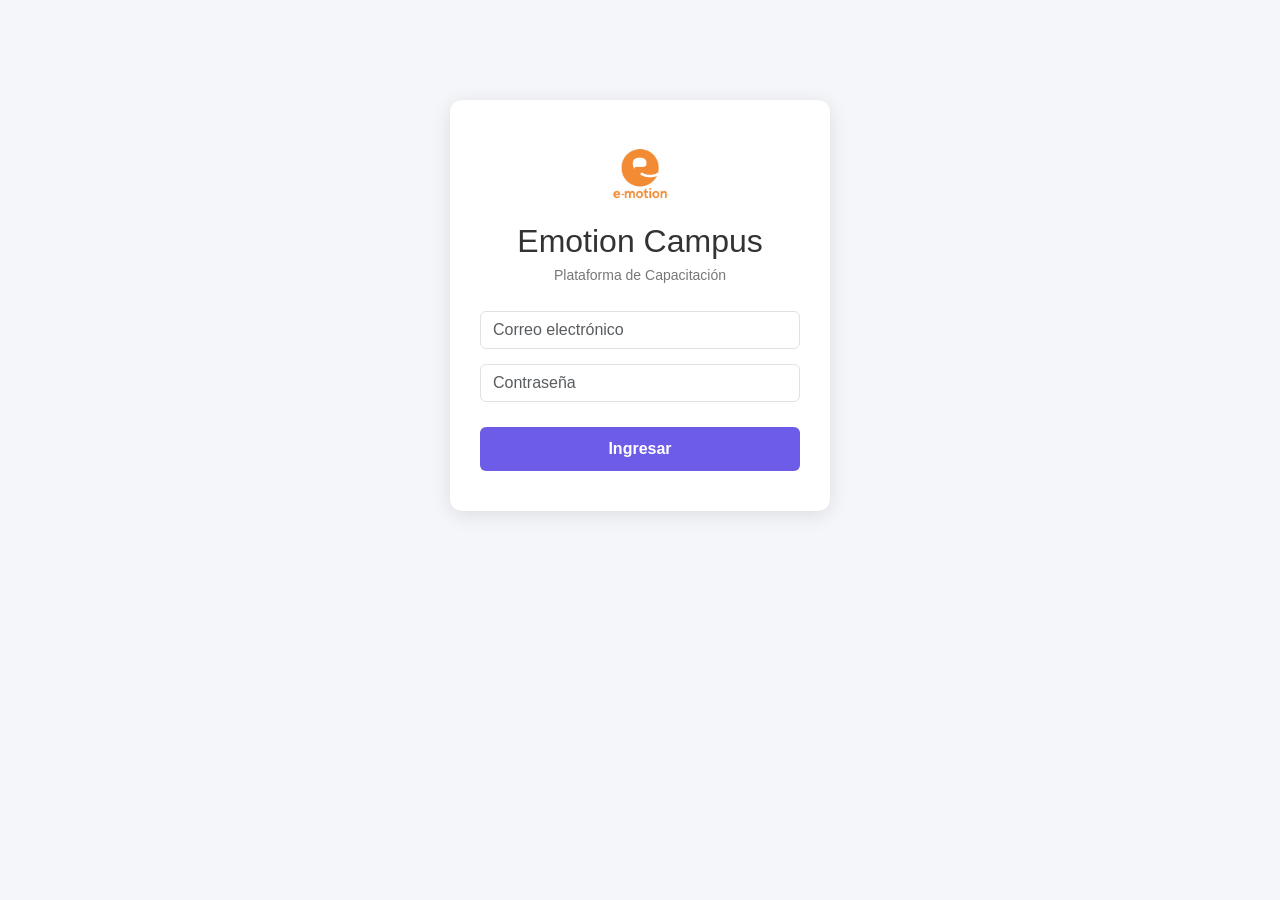
==== curso.html @ 786a6d50 "Primera versión hasta primer quiz primera versión hasta quiz" ====
<!DOCTYPE html>
<html lang="es">
<head>
    <meta charset="UTF-8">
    <meta name="viewport" content="width=device-width, initial-scale=1.0">
    <title>Curso - Emotion Campus</title>
    <link rel="stylesheet" href="css/style.css">
</head>
<body>
<div class="dashboard-wrapper">
    <aside class="sidebar">
        <div class="sidebar-logo">
            <img src="assets/images/images/logo-emotion.jpeg" alt="Emotion">
            e-motion
        </div>
        <ul class="sidebar-menu">
            <li><a href="dashboard.html">🏠 Dashboard</a></li>
            <li><a href="#">📚 Academia</a></li>
            <li><a href="cursos.html" class="active">📖 Cursos</a></li>
            <li><a href="#">📊 Evaluaciones</a></li>
            <li><a href="#">🎓 Certificados</a></li>
            <li><a href="#">👥 Usuarios</a></li>
            <li><a href="#">📈 Reportes</a></li>
        </ul>
        <button class="btn-emotion-outline" id="btnLogout">Cerrar sesión</button>
    </aside>
    <main class="main-content">
        <a href="cursos.html" class="back-link">← Volver al catálogo</a>
        <div class="dashboard-header">
            <div>
                <h1 id="cursoTitulo">Cargando...</h1>
                <p id="cursoDescripcion"></p>
            </div>
        </div>

        <div class="course-detail-box">
            <h3>Contenido del módulo</h3>
            <ul id="cursoContenido"></ul>
            <button class="btn-emotion" style="max-width:220px;margin-top:20px;" onclick="irAEvaluacion()">Iniciar curso</button>
        </div>
    </main>
</div>
<script>
    if (localStorage.getItem("sesionActiva") !== "true") {
        window.location.href = "index.html";
    }
    document.getElementById("btnLogout").addEventListener("click", () => {
        localStorage.removeItem("sesionActiva");
        localStorage.removeItem("usuarioEmail");
        window.location.href = "index.html";
    });

    const cursos = {
        th: {
            titulo: "Talento Humano",
            descripcion: "Procesos internos y políticas de personal.",
            contenido: ["Políticas de contratación", "Bienestar laboral", "Evaluación de desempeño"]
        },
        calidad: {
            titulo: "Calidad",
            descripcion: "Procesos y estándares de calidad de la empresa.",
            contenido: ["Sistema de Gestión de Calidad", "Indicadores de calidad", "Mejora continua"]
        },
        sst: {
            titulo: "SST",
            descripcion: "Seguridad y Salud en el Trabajo.",
            contenido: ["Marco legal SST", "Prevención de accidentes", "Comité de Convivencia Laboral"]
        },
        etica: {
            titulo: "Ética y Transparencia",
            descripcion: "Código de ética y Programa de Transparencia Empresarial.",
            contenido: ["Código de ética", "Conflictos de interés", "Canales de denuncia"]
        },
        sarlaft: {
            titulo: "SARLAFT",
            descripcion: "Sistema de Administración del Riesgo de LA/FT.",
            contenido: ["¿Qué es el lavado de activos?", "Señales de alerta", "Reporte de operaciones sospechosas"]
        },
        datos: {
            titulo: "Protección de Datos",
            descripcion: "Manejo responsable de datos personales (Ley 1581).",
            contenido: ["Principios de tratamiento de datos", "Derechos del titular", "Manejo seguro de la información"]
        },
        induccion: {
            titulo: "Inducción Corporativa",
            descripcion: "Bienvenida y primeros pasos para nuevos colaboradores.",
            contenido: ["Historia de la empresa", "Valores corporativos", "Estructura organizacional"]
        },
        acoso: {
            titulo: "Prevención del Acoso Sexual",
            descripcion: "Identificación, prevención y ruta de atención del acoso sexual laboral.",
            contenido: ["Definición legal (Art. 210A Código Penal)", "Circular 026 de 2023", "Comité de Convivencia Laboral", "Ruta de denuncia y confidencialidad"]
        },
        vial: {
            titulo: "Seguridad Vial",
            descripcion: "Normas de tránsito y prevención de accidentes viales.",
            contenido: ["Normas básicas de tránsito", "Uso correcto del casco y cinturón", "Prevención de accidentes en desplazamientos laborales", "Protocolo en caso de accidente"]
        }
    };

    const params = new URLSearchParams(window.location.search);
    const id = params.get("id");
    const curso = cursos[id];

    if (curso) {
        document.getElementById("cursoTitulo").textContent = curso.titulo;
        document.getElementById("cursoDescripcion").textContent = curso.descripcion;
        const lista = document.getElementById("cursoContenido");
        curso.contenido.forEach(item => {
            const li = document.createElement("li");
            li.textContent = item;
            lista.appendChild(li);
        });
    } else {
        document.getElementById("cursoTitulo").textContent = "Curso no encontrado";
    }

    function irAEvaluacion() {
        window.location.href = `evaluacion.html?id=${id}`;
    }
</script>
</body>
</html>
---- css/style.css ----
* {
    margin: 0;
    padding: 0;
    box-sizing: border-box;
    font-family: 'Segoe UI', Arial, sans-serif;
}

body {
    background-color: #f4f6f9;
}

.login-card {
    background: white;
    padding: 40px 30px;
    border-radius: 12px;
    box-shadow: 0 4px 20px rgba(0, 0, 0, 0.1);
    width: 100%;
    max-width: 380px;
    text-align: center;
    margin: 100px auto;
}

.logo {
    width: 80px;
    margin-bottom: 15px;
}

.login-card h2 {
    color: #333;
    margin-bottom: 5px;
}

.login-card p {
    color: #777;
    margin-bottom: 25px;
    font-size: 14px;
}

.login-card input {
    margin-bottom: 15px;
}

.btn-emotion {
    width: 100%;
    padding: 10px;
    background-color: #6c5ce7;
    color: white;
    border: none;
    border-radius: 6px;
    font-weight: bold;
    cursor: pointer;
    margin-top: 10px;
}

.btn-emotion:hover {
    background-color: #5a4bd1;
}

/* ===== DASHBOARD ===== */

:root {
    --orange: #F38B33;
    --purple: #5D2F8A;
    --gray-100: #F6F7FB;
    --gray-200: #ECECEC;
    --text: #333333;
    --success: #34C759;
}

.dashboard-wrapper {
    display: flex;
    min-height: 100vh;
    background-color: var(--gray-100);
}

.sidebar {
    width: 240px;
    background-color: var(--purple);
    color: white;
    padding: 20px 0;
    flex-shrink: 0;
}

.sidebar-logo {
    display: flex;
    align-items: center;
    gap: 10px;
    padding: 0 20px 20px;
    font-weight: 700;
    font-size: 20px;
}

.sidebar-logo img {
    width: 32px;
}

.sidebar-menu {
    list-style: none;
    padding: 0;
    margin: 0;
}

.sidebar-menu li a {
    display: block;
    padding: 12px 20px;
    color: white;
    text-decoration: none;
    opacity: 0.85;
    font-size: 14px;
}

.sidebar-menu li a:hover,
.sidebar-menu li a.active {
    background-color: rgba(255, 255, 255, 0.15);
    opacity: 1;
}

.main-content {
    flex: 1;
    padding: 30px;
}

.dashboard-header {
    display: flex;
    justify-content: space-between;
    align-items: center;
    margin-bottom: 25px;
}

.dashboard-header h1 {
    font-size: 22px;
    color: var(--text);
}

.dashboard-header p {
    color: #888;
    font-size: 14px;
}

.stats-grid {
    display: grid;
    grid-template-columns: repeat(auto-fit, minmax(200px, 1fr));
    gap: 20px;
    margin-bottom: 30px;
}

.stat-card {
    background: white;
    border-radius: 12px;
    padding: 20px;
    box-shadow: 0 2px 10px rgba(0,0,0,0.05);
    display: flex;
    align-items: center;
    gap: 15px;
}

.stat-icon {
    width: 48px;
    height: 48px;
    border-radius: 10px;
    display: flex;
    align-items: center;
    justify-content: center;
    font-size: 22px;
    color: white;
    background-color: var(--orange);
}

.stat-card h2 {
    font-size: 24px;
    color: var(--text);
    margin: 0;
}

.stat-card p {
    font-size: 13px;
    color: #888;
    margin: 0;
}

.btn-emotion-outline {
    background: transparent;
    border: 1px solid white;
    color: white;
    padding: 10px 16px;
    border-radius: 6px;
    cursor: pointer;
    margin-top: 20px;
    width: calc(100% - 40px);
    margin-left: 20px;
}

.btn-emotion-outline:hover {
    background: rgba(255,255,255,0.1);
}

/* ===== CURSOS/CATALOGO ===== */

.courses-grid {
    display: grid;
    grid-template-columns: repeat(auto-fit, minmax(240px, 1fr));
    gap: 20px;
}

.course-card {
    background: white;
    border-radius: 12px;
    padding: 22px;
    box-shadow: 0 2px 10px rgba(0,0,0,0.05);
    transition: transform 0.15s ease;
}

.course-card:hover {
    transform: translateY(-4px);
}

.course-icon {
    width: 48px;
    height: 48px;
    border-radius: 10px;
    display: flex;
    align-items: center;
    justify-content: center;
    font-size: 22px;
    color: white;
    margin-bottom: 14px;
}

.course-card h3 {
    color: var(--text);
    font-size: 17px;
    margin-bottom: 8px;
}

.course-card p {
    color: #888;
    font-size: 13px;
    margin-bottom: 14px;
    line-height: 1.4;
}

.course-badge {
    display: inline-block;
    background-color: #FDECD8;
    color: var(--orange);
    font-size: 11px;
    font-weight: 700;
    padding: 4px 10px;
    border-radius: 20px;
    text-transform: uppercase;
}

/* ===== DETALLE DE CURSO ===== */

.back-link {
    display: inline-block;
    margin-bottom: 15px;
    color: var(--purple);
    text-decoration: none;
    font-size: 14px;
}

.back-link:hover {
    text-decoration: underline;
}

.course-detail-box {
    background: white;
    border-radius: 12px;
    padding: 25px;
    box-shadow: 0 2px 10px rgba(0,0,0,0.05);
    max-width: 600px;
}

.course-detail-box h3 {
    color: var(--text);
    margin-bottom: 15px;
}

.course-detail-box ul {
    padding-left: 20px;
    color: #555;
    line-height: 2;
}
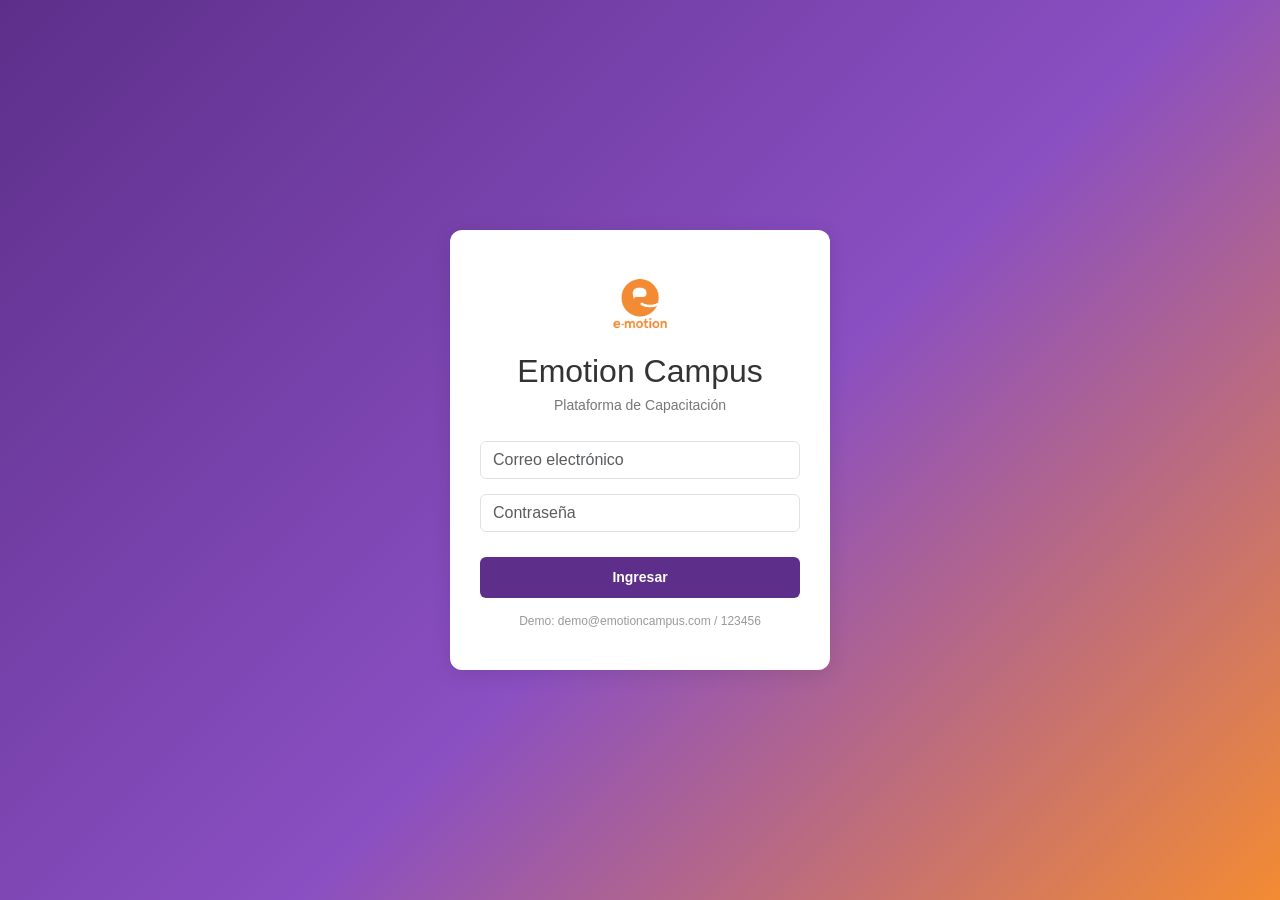
==== commit 4cad3091: "Versión 2" ====
--- a/curso.html
+++ b/curso.html
@@ -8,22 +8,7 @@
 </head>
 <body>
 <div class="dashboard-wrapper">
-    <aside class="sidebar">
-        <div class="sidebar-logo">
-            <img src="assets/images/images/logo-emotion.jpeg" alt="Emotion">
-            e-motion
-        </div>
-        <ul class="sidebar-menu">
-            <li><a href="dashboard.html">🏠 Dashboard</a></li>
-            <li><a href="#">📚 Academia</a></li>
-            <li><a href="cursos.html" class="active">📖 Cursos</a></li>
-            <li><a href="#">📊 Evaluaciones</a></li>
-            <li><a href="#">🎓 Certificados</a></li>
-            <li><a href="#">👥 Usuarios</a></li>
-            <li><a href="#">📈 Reportes</a></li>
-        </ul>
-        <button class="btn-emotion-outline" id="btnLogout">Cerrar sesión</button>
-    </aside>
+    <aside id="sidebar" data-activo="cursos"></aside>
     <main class="main-content">
         <a href="cursos.html" class="back-link">← Volver al catálogo</a>
         <div class="dashboard-header">
@@ -32,92 +17,93 @@
                 <p id="cursoDescripcion"></p>
             </div>
         </div>
-
-        <div class="course-detail-box">
-            <h3>Contenido del módulo</h3>
-            <ul id="cursoContenido"></ul>
-            <button class="btn-emotion" style="max-width:220px;margin-top:20px;" onclick="irAEvaluacion()">Iniciar curso</button>
+        <div class="curso-layout" id="cursoLayout">
+            <div class="lecciones-lista">
+                <h3>Contenido</h3>
+                <div class="barra"><span id="barraCurso" style="width:0%"></span></div>
+                <div class="barra-texto" id="barraTexto"></div>
+                <div id="listaLecciones" style="margin-top:14px;"></div>
+            </div>
+            <div class="leccion-panel" id="panel"></div>
         </div>
     </main>
 </div>
+<script src="js/datos.js"></script>
+<script src="js/layout.js"></script>
 <script>
-    if (localStorage.getItem("sesionActiva") !== "true") {
-        window.location.href = "index.html";
-    }
-    document.getElementById("btnLogout").addEventListener("click", () => {
-        localStorage.removeItem("sesionActiva");
-        localStorage.removeItem("usuarioEmail");
-        window.location.href = "index.html";
-    });
+    const id = new URLSearchParams(location.search).get("id");
+    const curso = CURSOS[id];
+    let actual = 0;
 
-    const cursos = {
-        th: {
-            titulo: "Talento Humano",
-            descripcion: "Procesos internos y políticas de personal.",
-            contenido: ["Políticas de contratación", "Bienestar laboral", "Evaluación de desempeño"]
-        },
-        calidad: {
-            titulo: "Calidad",
-            descripcion: "Procesos y estándares de calidad de la empresa.",
-            contenido: ["Sistema de Gestión de Calidad", "Indicadores de calidad", "Mejora continua"]
-        },
-        sst: {
-            titulo: "SST",
-            descripcion: "Seguridad y Salud en el Trabajo.",
-            contenido: ["Marco legal SST", "Prevención de accidentes", "Comité de Convivencia Laboral"]
-        },
-        etica: {
-            titulo: "Ética y Transparencia",
-            descripcion: "Código de ética y Programa de Transparencia Empresarial.",
-            contenido: ["Código de ética", "Conflictos de interés", "Canales de denuncia"]
-        },
-        sarlaft: {
-            titulo: "SARLAFT",
-            descripcion: "Sistema de Administración del Riesgo de LA/FT.",
-            contenido: ["¿Qué es el lavado de activos?", "Señales de alerta", "Reporte de operaciones sospechosas"]
-        },
-        datos: {
-            titulo: "Protección de Datos",
-            descripcion: "Manejo responsable de datos personales (Ley 1581).",
-            contenido: ["Principios de tratamiento de datos", "Derechos del titular", "Manejo seguro de la información"]
-        },
-        induccion: {
-            titulo: "Inducción Corporativa",
-            descripcion: "Bienvenida y primeros pasos para nuevos colaboradores.",
-            contenido: ["Historia de la empresa", "Valores corporativos", "Estructura organizacional"]
-        },
-        acoso: {
-            titulo: "Prevención del Acoso Sexual",
-            descripcion: "Identificación, prevención y ruta de atención del acoso sexual laboral.",
-            contenido: ["Definición legal (Art. 210A Código Penal)", "Circular 026 de 2023", "Comité de Convivencia Laboral", "Ruta de denuncia y confidencialidad"]
-        },
-        vial: {
-            titulo: "Seguridad Vial",
-            descripcion: "Normas de tránsito y prevención de accidentes viales.",
-            contenido: ["Normas básicas de tránsito", "Uso correcto del casco y cinturón", "Prevención de accidentes en desplazamientos laborales", "Protocolo en caso de accidente"]
-        }
-    };
-
-    const params = new URLSearchParams(window.location.search);
-    const id = params.get("id");
-    const curso = cursos[id];
-
-    if (curso) {
-        document.getElementById("cursoTitulo").textContent = curso.titulo;
-        document.getElementById("cursoDescripcion").textContent = curso.descripcion;
-        const lista = document.getElementById("cursoContenido");
-        curso.contenido.forEach(item => {
-            const li = document.createElement("li");
-            li.textContent = item;
-            lista.appendChild(li);
-        });
+    if (!curso) {
+        document.getElementById("cursoTitulo").textContent = "Curso no encontrado";
+        document.getElementById("cursoLayout").style.display = "none";
     } else {
-        document.getElementById("cursoTitulo").textContent = "Curso no encontrado";
+        document.title = curso.titulo + " - Emotion Campus";
+        document.getElementById("cursoTitulo").textContent = `${curso.icono} ${curso.titulo}`;
+        document.getElementById("cursoDescripcion").textContent = `${curso.descripcion} · ⏱ ${curso.duracion}`;
+        // Abrir en la primera lección no vista
+        const vistas = progresoCurso(id).leccionesVistas;
+        const primeraPendiente = curso.lecciones.findIndex((_, i) => !vistas.includes(i));
+        actual = primeraPendiente === -1 ? 0 : primeraPendiente;
+        mostrar(actual);
     }
 
-    function irAEvaluacion() {
-        window.location.href = `evaluacion.html?id=${id}`;
+    function totalPasos() { return curso.lecciones.length + 1; } // lecciones + evaluación
+
+    function dibujarLista() {
+        const p = progresoCurso(id);
+        const todasVistas = p.leccionesVistas.length >= curso.lecciones.length;
+        const lista = document.getElementById("listaLecciones");
+        lista.innerHTML = "";
+
+        curso.lecciones.forEach((l, i) => {
+            const vista = p.leccionesVistas.includes(i);
+            const item = document.createElement("div");
+            item.className = "leccion-item" + (vista ? " vista" : "") + (i === actual ? " actual" : "");
+            item.innerHTML = `<span class="leccion-num">${vista ? "✓" : i + 1}</span>${l.titulo}`;
+            item.addEventListener("click", () => mostrar(i));
+            lista.appendChild(item);
+        });
+
+        const ev = document.createElement("div");
+        ev.className = "leccion-item" + (todasVistas ? "" : " bloqueada") + (p.aprobado ? " vista" : "");
+        ev.innerHTML = `<span class="leccion-num">${p.aprobado ? "✓" : todasVistas ? "📝" : "🔒"}</span>Evaluación final`;
+        ev.title = todasVistas ? "" : "Completa todas las lecciones para desbloquearla";
+        ev.addEventListener("click", () => { if (todasVistas) location.href = `evaluacion.html?id=${id}`; });
+        lista.appendChild(ev);
+
+        const pct = p.aprobado ? 100 : Math.round((p.leccionesVistas.length / totalPasos()) * 100);
+        document.getElementById("barraCurso").style.width = pct + "%";
+        document.getElementById("barraTexto").textContent = p.aprobado
+            ? `✅ Aprobado con ${p.porcentaje}%`
+            : `${p.leccionesVistas.length} de ${curso.lecciones.length} lecciones vistas`;
+    }
+
+    function mostrar(i) {
+        actual = i;
+        marcarLeccionVista(id, i);
+        const l = curso.lecciones[i];
+        const ultima = i === curso.lecciones.length - 1;
+        const video = l.video ? `<iframe src="${l.video}" allowfullscreen></iframe>` : "";
+
+        const panel = document.getElementById("panel");
+        panel.style.animation = "none"; panel.offsetHeight; panel.style.animation = "aparecer .35s ease";
+        panel.innerHTML = `
+            <div class="paso">Lección ${i + 1} de ${curso.lecciones.length}</div>
+            <h2>${l.titulo}</h2>
+            ${video}
+            ${l.contenido}
+            <div class="leccion-nav">
+                <button class="btn-secundario" ${i === 0 ? "disabled" : ""} onclick="mostrar(${i - 1})">← Anterior</button>
+                ${ultima
+                    ? `<button class="btn-emotion" onclick="location.href='evaluacion.html?id=${id}'">Ir a la evaluación 📝</button>`
+                    : `<button class="btn-emotion" onclick="mostrar(${i + 1})">Siguiente →</button>`}
+            </div>
+        `;
+        dibujarLista();
+        window.scrollTo({ top: 0, behavior: "smooth" });
     }
 </script>
 </body>
-</html>+</html>
--- a/css/style.css
+++ b/css/style.css
@@ -281,4 +281,128 @@
     padding-left: 20px;
     color: #555;
     line-height: 2;
-}+}
+/* ==================================================================
+   ESTILO DINÁMICO — v2
+   ================================================================== */
+
+body { color: var(--text); }
+.btn-emotion { background-color: var(--purple); transition: transform .15s, box-shadow .15s, background .15s; }
+.btn-emotion:hover { background-color: #4a2370; transform: translateY(-1px); box-shadow: 0 6px 16px rgba(93,47,138,.3); }
+.btn-emotion:disabled { background: #c9c3d3; cursor: not-allowed; transform: none; box-shadow: none; }
+.btn-emotion, .btn-secundario { font-size: 14px; display: inline-block; text-align: center; }
+.btn-secundario { padding: 10px 18px; background: white; color: var(--purple); border: 1px solid var(--purple); border-radius: 6px; font-weight: 600; cursor: pointer; transition: background .15s; }
+.btn-secundario:hover { background: #f3ecfa; }
+.btn-secundario:disabled { opacity: .4; cursor: not-allowed; }
+
+/* Login */
+.login-page { min-height: 100vh; display: flex; align-items: center; justify-content: center; background: linear-gradient(135deg, var(--purple), #8a4fc2 55%, var(--orange)); padding: 16px; }
+.login-page .login-card { margin: 0; animation: aparecer .5s ease; }
+.login-hint { font-size: 12px !important; color: #999 !important; margin: 14px 0 0 !important; }
+
+/* Sidebar */
+.sidebar { display: flex; flex-direction: column; position: sticky; top: 0; height: 100vh; }
+.sidebar-menu li a { border-left: 3px solid transparent; transition: background .15s, padding-left .15s; }
+.sidebar-menu li a:hover { padding-left: 26px; }
+.sidebar-menu li a.active { border-left-color: var(--orange); }
+.sidebar-user { margin-top: auto; padding: 0 20px; font-size: 12px; opacity: .7; word-break: break-all; }
+
+/* Animaciones */
+@keyframes aparecer { from { opacity: 0; transform: translateY(12px); } to { opacity: 1; transform: none; } }
+.main-content > * { animation: aparecer .4s ease both; }
+.courses-grid > * { animation: aparecer .4s ease both; }
+.courses-grid > *:nth-child(2) { animation-delay: .05s; }
+.courses-grid > *:nth-child(3) { animation-delay: .1s; }
+.courses-grid > *:nth-child(4) { animation-delay: .15s; }
+.courses-grid > *:nth-child(5) { animation-delay: .2s; }
+.courses-grid > *:nth-child(n+6) { animation-delay: .25s; }
+
+/* Barra de progreso */
+.barra { height: 8px; background: var(--gray-200); border-radius: 10px; overflow: hidden; }
+.barra > span { display: block; height: 100%; background: linear-gradient(90deg, var(--purple), var(--orange)); border-radius: 10px; transition: width .6s ease; }
+.barra-texto { font-size: 12px; color: #888; margin-top: 6px; }
+
+/* Bienvenida */
+.hero { background: linear-gradient(135deg, var(--purple), #8a4fc2); color: white; border-radius: 16px; padding: 28px; margin-bottom: 25px; display: flex; gap: 24px; align-items: center; flex-wrap: wrap; }
+.hero h1 { font-size: 24px; margin-bottom: 6px; }
+.hero p { opacity: .85; font-size: 14px; }
+.hero .barra { background: rgba(255,255,255,.25); margin-top: 14px; max-width: 380px; }
+.hero .barra > span { background: var(--orange); }
+.hero-circulo { width: 96px; height: 96px; border-radius: 50%; display: grid; place-items: center; font-size: 24px; font-weight: 700; flex-shrink: 0; }
+.hero-circulo span { background: var(--purple); width: 76px; height: 76px; border-radius: 50%; display: grid; place-items: center; }
+.hero > div:first-child { flex: 1; min-width: 220px; }
+.seccion-titulo { font-size: 17px; margin: 10px 0 15px; }
+
+/* Tarjetas de curso */
+.course-card { cursor: pointer; display: flex; flex-direction: column; text-decoration: none; border: 2px solid transparent; transition: transform .15s, border-color .15s, box-shadow .15s; }
+.course-card:hover { border-color: #e6dcf1; box-shadow: 0 8px 24px rgba(93,47,138,.12); }
+.course-card p { flex: 1; }
+.course-meta { display: flex; justify-content: space-between; align-items: center; margin-bottom: 12px; gap: 8px; }
+.course-duracion { font-size: 12px; color: #999; }
+.estado { font-size: 11px; font-weight: 700; padding: 4px 10px; border-radius: 20px; text-transform: uppercase; }
+.estado-pendiente { background: #FDECD8; color: #c26515; }
+.estado-en-curso { background: #EDE3F7; color: var(--purple); }
+.estado-aprobado { background: #DDF6E3; color: #1f8a3c; }
+
+/* Filtros */
+.filtros { display: flex; gap: 10px; flex-wrap: wrap; margin-bottom: 20px; }
+.filtro { border: 1px solid var(--gray-200); background: white; padding: 8px 16px; border-radius: 20px; cursor: pointer; font-size: 13px; transition: all .15s; }
+.filtro.activo, .filtro:hover { background: var(--purple); color: white; border-color: var(--purple); }
+.buscador { flex: 1; min-width: 200px; border: 1px solid var(--gray-200); border-radius: 20px; padding: 8px 16px; font-size: 13px; outline: none; }
+.buscador:focus { border-color: var(--purple); }
+
+/* Visor de lecciones */
+.curso-layout { display: grid; grid-template-columns: 260px 1fr; gap: 20px; align-items: start; }
+.lecciones-lista { background: white; border-radius: 12px; padding: 18px; box-shadow: 0 2px 10px rgba(0,0,0,.05); position: sticky; top: 20px; }
+.lecciones-lista h3 { font-size: 15px; margin-bottom: 12px; }
+.leccion-item { display: flex; gap: 10px; align-items: center; padding: 10px; border-radius: 8px; cursor: pointer; font-size: 14px; transition: background .15s; }
+.leccion-item:hover { background: var(--gray-100); }
+.leccion-item.actual { background: #EDE3F7; color: var(--purple); font-weight: 600; }
+.leccion-num { width: 26px; height: 26px; border-radius: 50%; background: var(--gray-200); display: grid; place-items: center; font-size: 12px; flex-shrink: 0; }
+.leccion-item.vista .leccion-num { background: var(--success); color: white; }
+.leccion-item.bloqueada { opacity: .5; cursor: not-allowed; }
+.leccion-panel { background: white; border-radius: 12px; padding: 30px; box-shadow: 0 2px 10px rgba(0,0,0,.05); line-height: 1.7; color: #444; }
+.leccion-panel .paso { font-size: 12px; color: var(--orange); font-weight: 700; text-transform: uppercase; }
+.leccion-panel h2 { font-size: 22px; color: var(--text); margin: 6px 0 16px; }
+.leccion-panel p { margin-bottom: 12px; }
+.leccion-panel ul { padding-left: 20px; margin-bottom: 12px; }
+.leccion-panel iframe { width: 100%; aspect-ratio: 16/9; border: 0; border-radius: 10px; margin-bottom: 16px; }
+.leccion-nav { display: flex; justify-content: space-between; gap: 10px; margin-top: 26px; padding-top: 20px; border-top: 1px solid var(--gray-200); flex-wrap: wrap; }
+.leccion-nav .btn-emotion { width: auto; margin: 0; padding: 10px 22px; }
+
+/* Evaluación paso a paso */
+.quiz-box { background: white; border-radius: 12px; padding: 30px; box-shadow: 0 2px 10px rgba(0,0,0,.05); max-width: 680px; }
+.quiz-box h2 { font-size: 19px; margin: 14px 0 20px; line-height: 1.4; }
+.opcion { display: flex; align-items: center; gap: 12px; padding: 14px 16px; border: 2px solid var(--gray-200); border-radius: 10px; margin-bottom: 10px; cursor: pointer; transition: border-color .15s, background .15s; }
+.opcion:hover { border-color: #cbb5e3; }
+.opcion.elegida { border-color: var(--purple); background: #f6f0fc; }
+.opcion .letra { width: 28px; height: 28px; border-radius: 50%; background: var(--gray-100); display: grid; place-items: center; font-weight: 700; font-size: 13px; flex-shrink: 0; }
+.opcion.elegida .letra { background: var(--purple); color: white; }
+.resultado-hero { text-align: center; padding: 10px 0 20px; }
+.resultado-hero .nota { font-size: 54px; font-weight: 800; }
+.revision { margin-top: 20px; }
+.revision-item { border-left: 4px solid var(--success); background: var(--gray-100); padding: 12px 16px; border-radius: 0 8px 8px 0; margin-bottom: 10px; font-size: 14px; }
+.revision-item.mal { border-left-color: #EF4444; }
+.revision-item small { display: block; color: #777; margin-top: 4px; }
+.acciones { display: flex; gap: 10px; justify-content: center; flex-wrap: wrap; margin-top: 20px; }
+.acciones .btn-emotion { width: auto; margin: 0; padding: 10px 22px; text-decoration: none; }
+
+/* Tabla de resultados */
+.tabla { width: 100%; background: white; border-radius: 12px; border-collapse: collapse; overflow: hidden; box-shadow: 0 2px 10px rgba(0,0,0,.05); font-size: 14px; }
+.tabla th, .tabla td { padding: 14px 16px; text-align: left; border-bottom: 1px solid var(--gray-200); }
+.tabla th { background: var(--gray-100); font-size: 12px; text-transform: uppercase; color: #777; }
+.tabla a { color: var(--purple); font-weight: 600; text-decoration: none; }
+
+/* Celular */
+@media (max-width: 800px) {
+    .dashboard-wrapper { flex-direction: column; }
+    .sidebar { width: 100%; height: auto; position: static; padding: 12px 0; }
+    .sidebar-menu { display: flex; overflow-x: auto; }
+    .sidebar-menu li a { white-space: nowrap; border-left: 0; border-bottom: 3px solid transparent; }
+    .sidebar-menu li a.active { border-bottom-color: var(--orange); }
+    .sidebar-user, .btn-emotion-outline { display: none; }
+    .main-content { padding: 18px 16px; }
+    .curso-layout { grid-template-columns: 1fr; }
+    .lecciones-lista { position: static; }
+    .tabla { display: block; overflow-x: auto; }
+}
